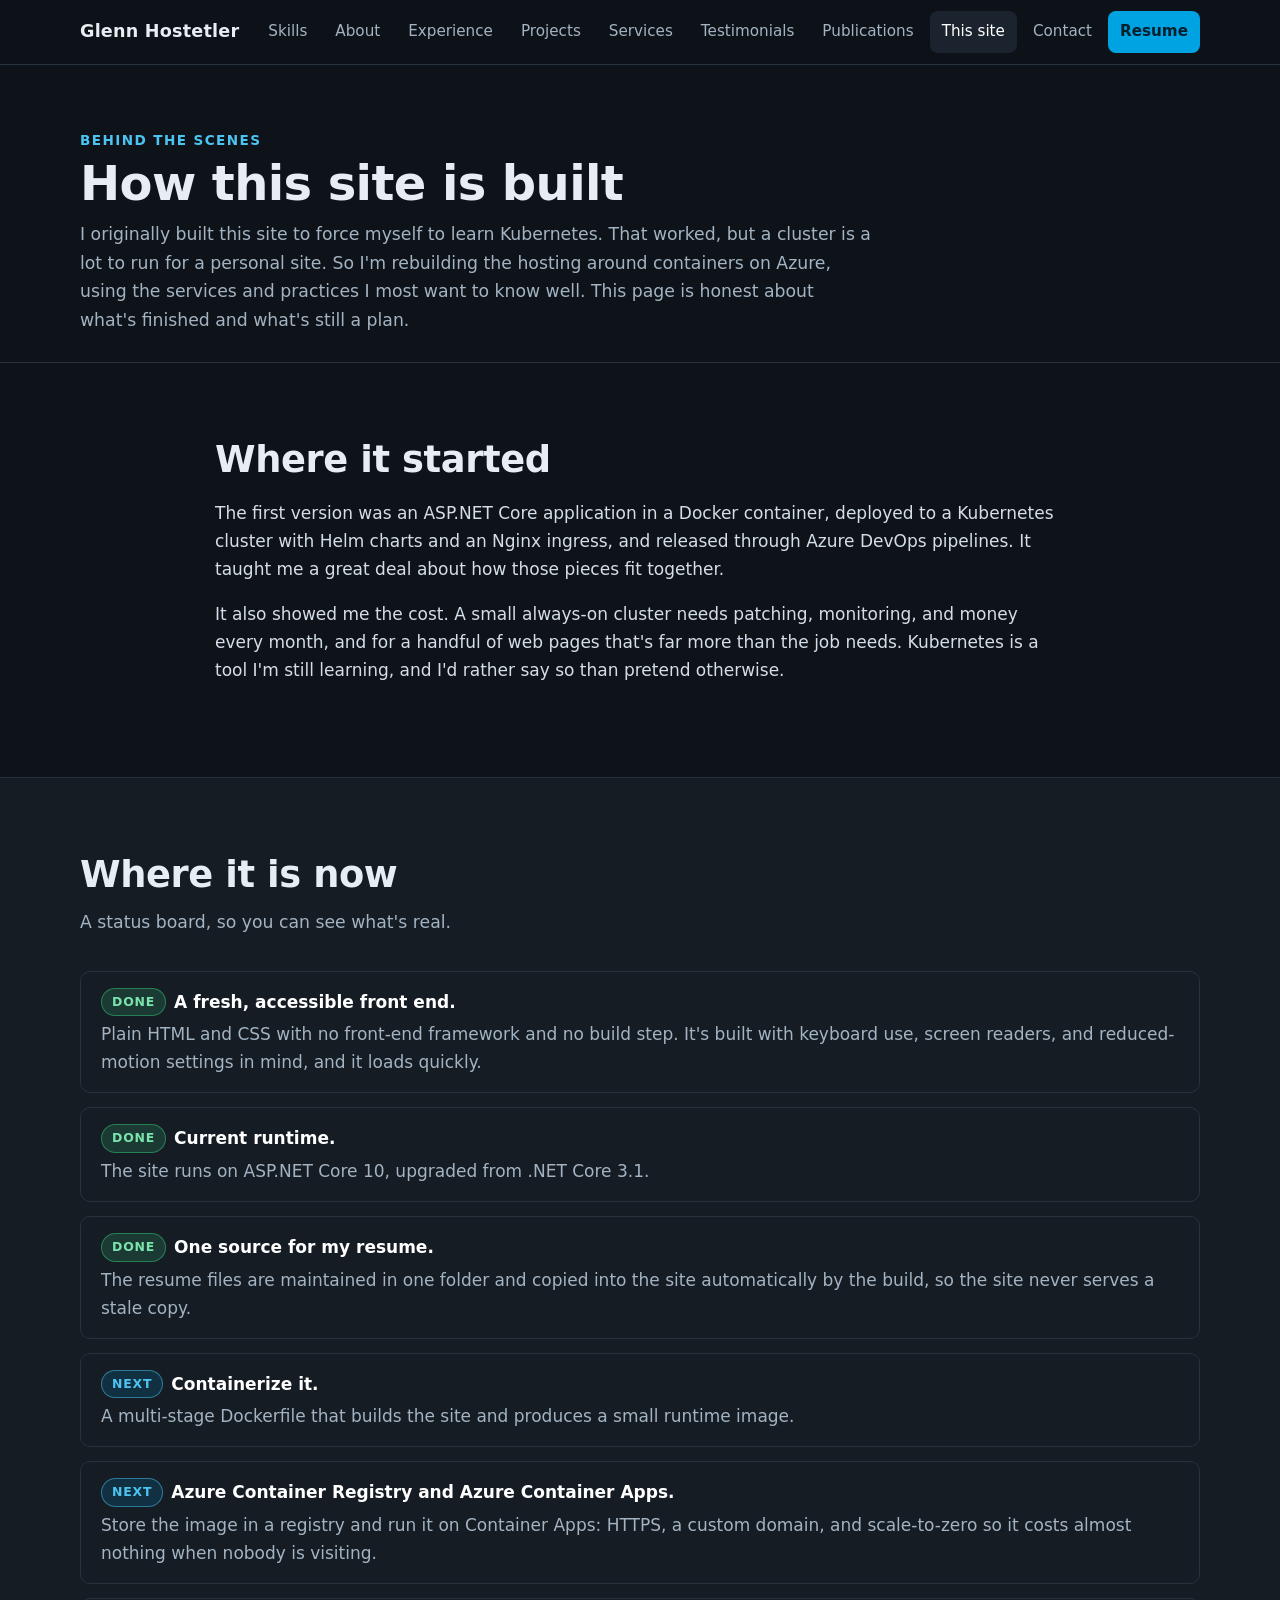
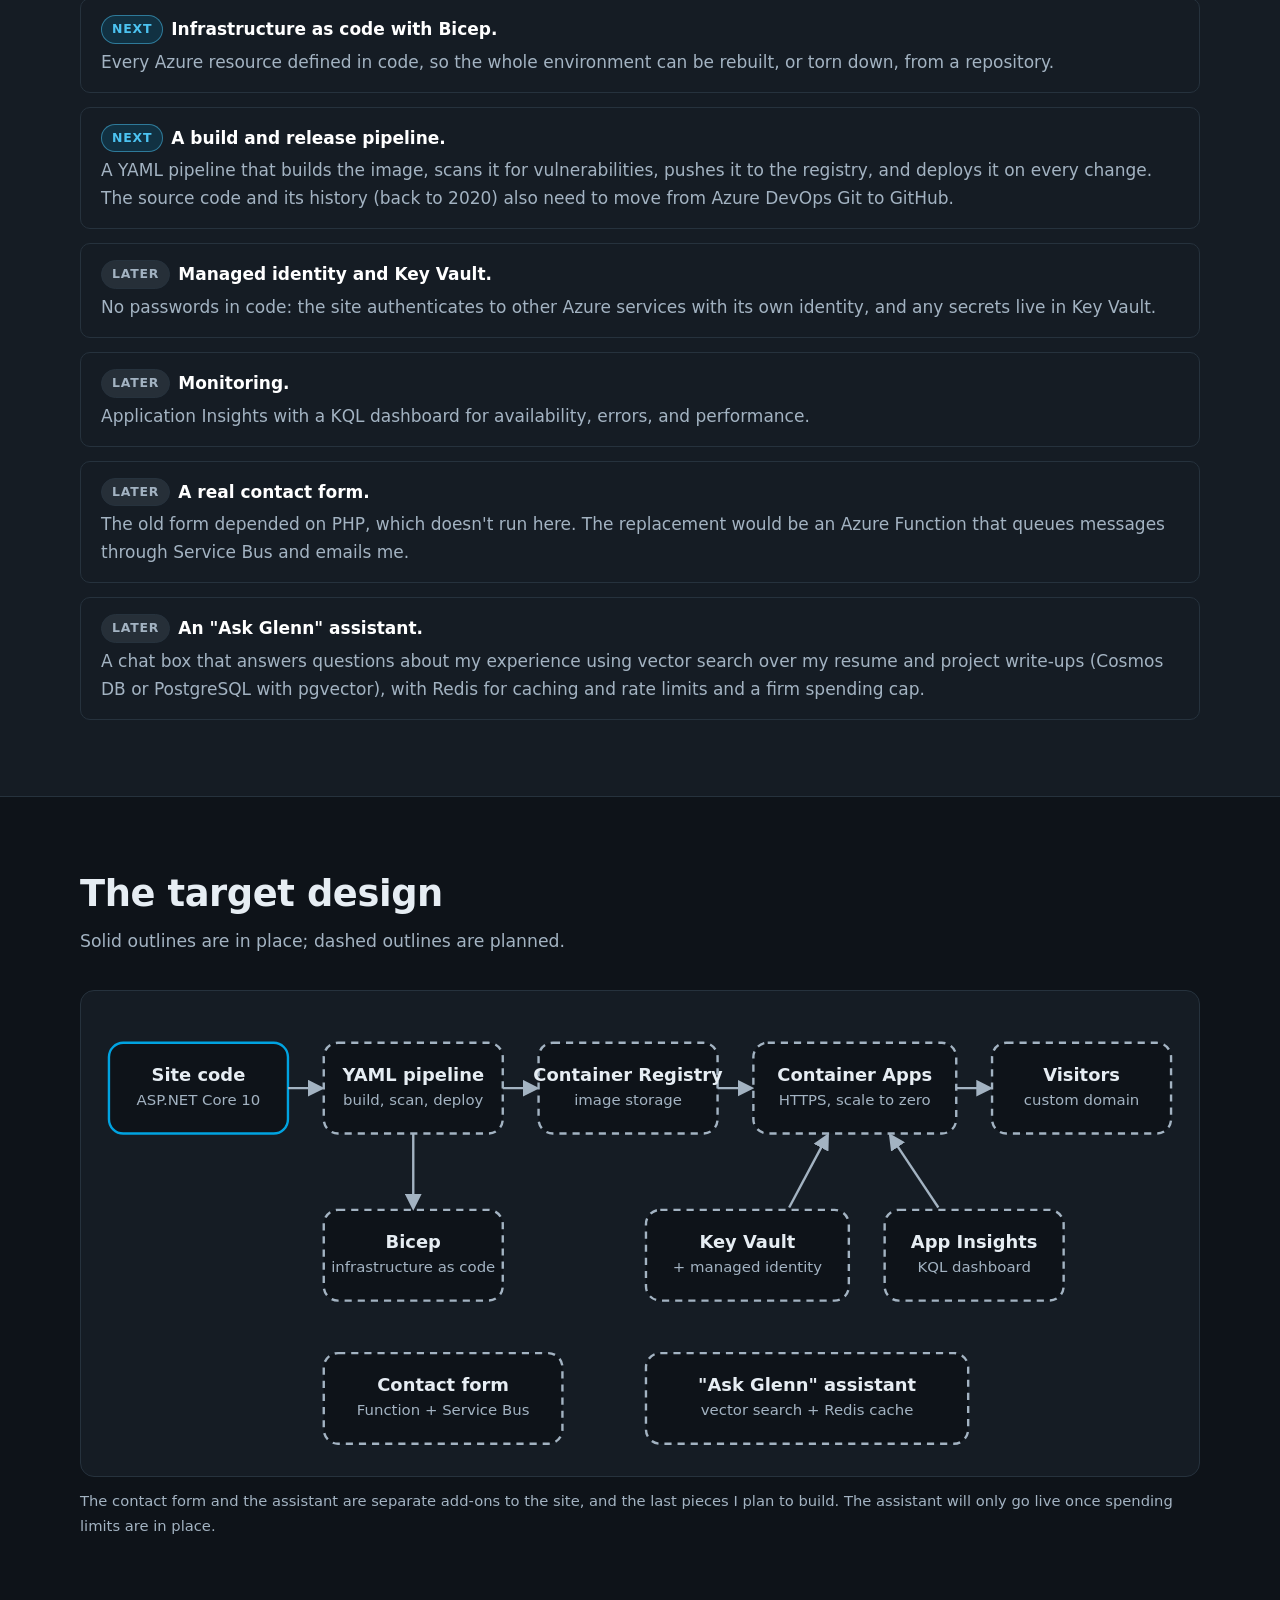
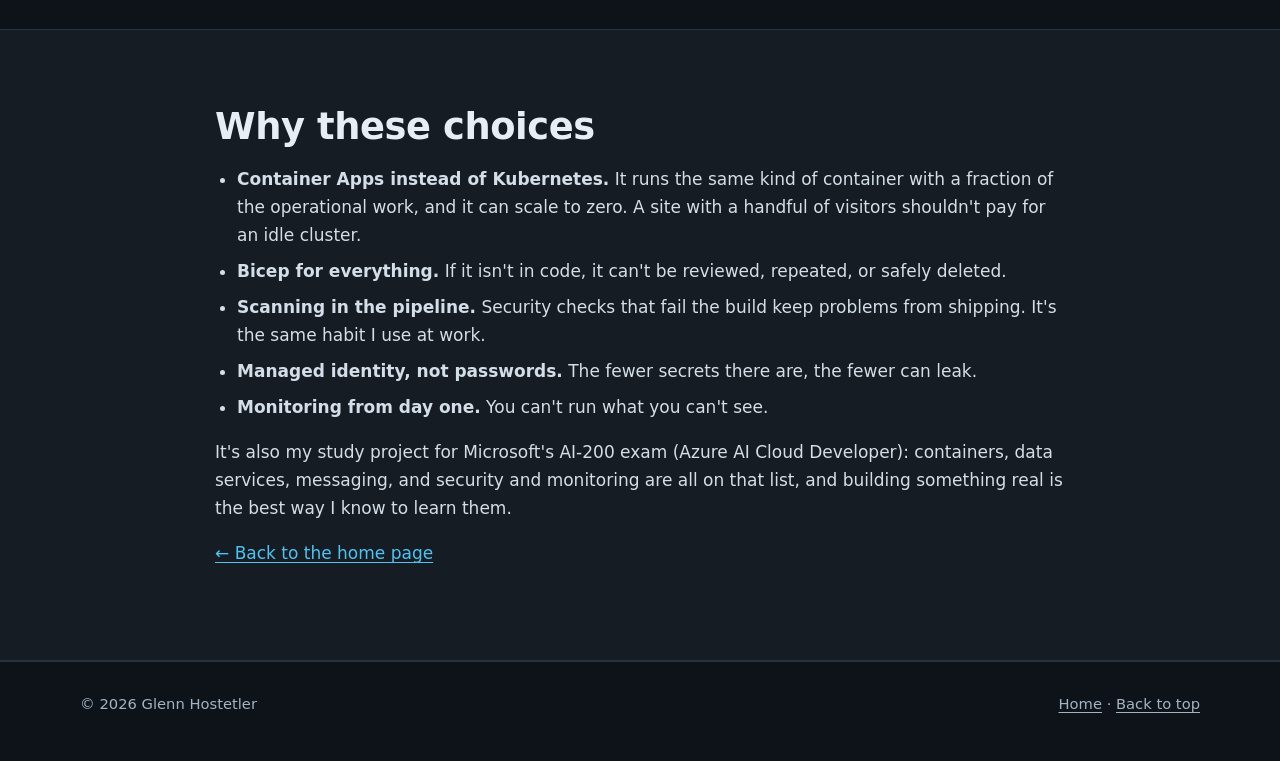
==== GlennSite/wwwroot/how-this-site-works.html @ 4f9aa04a "Initial commit: personal site, Bicep infrastructure, and dev-to-prod pipeline" ====
<!DOCTYPE html>
<html lang="en">
<head>
  <meta charset="utf-8">
  <meta name="viewport" content="width=device-width, initial-scale=1">
  <title>How this site is built | Glenn Hostetler</title>
  <meta name="description" content="How Glenn Hostetler's site is built, and the plan to run it as a container on Azure with infrastructure as code, a build pipeline, and monitoring.">
  <meta name="theme-color" content="#0e1319">
  <link rel="shortcut icon" href="img/favicon.ico" type="image/x-icon">
  <link rel="stylesheet" href="css/glenn.css">
  <script>document.documentElement.className = 'js';</script>
</head>
<body>
  <a class="skip-link" href="#main">Skip to main content</a>

  <header class="site-header">
    <div class="wrap">
      <a class="brand" href="index.html">Glenn Hostetler</a>
      <button class="nav-toggle" type="button" aria-expanded="false" aria-controls="site-nav">Menu</button>
      <nav class="site-nav" id="site-nav" aria-label="Main">
        <ul>
          <li><a href="index.html#skills">Skills</a></li>
          <li><a href="index.html#about">About</a></li>
          <li><a href="index.html#experience">Experience</a></li>
          <li><a href="index.html#projects">Projects</a></li>
          <li><a href="index.html#services">Services</a></li>
          <li><a href="index.html#testimonials">Testimonials</a></li>
          <li><a href="index.html#publications">Publications</a></li>
          <li><a href="how-this-site-works.html" aria-current="page">This site</a></li>
          <li><a href="index.html#contact">Contact</a></li>
          <li><a class="nav-cta" href="files/Glenn_Hostetler_Resume_Designed.pdf">Resume</a></li>
        </ul>
      </nav>
    </div>
  </header>

  <main id="main">
    <div class="page-head">
      <div class="wrap">
        <p class="eyebrow">Behind the scenes</p>
        <h1>How this site is built</h1>
        <p class="lede">I originally built this site to force myself to learn Kubernetes. That worked, but a cluster is a lot to run for a personal site. So I'm rebuilding the hosting around containers on Azure, using the services and practices I most want to know well. This page is honest about what's finished and what's still a plan.</p>
      </div>
    </div>

    <section>
      <div class="wrap prose">
        <h2>Where it started</h2>
        <p>The first version was an ASP.NET Core application in a Docker container, deployed to a Kubernetes cluster with Helm charts and an Nginx ingress, and released through Azure DevOps pipelines. It taught me a great deal about how those pieces fit together.</p>
        <p>It also showed me the cost. A small always-on cluster needs patching, monitoring, and money every month, and for a handful of web pages that's far more than the job needs. Kubernetes is a tool I'm still learning, and I'd rather say so than pretend otherwise.</p>
      </div>
    </section>

    <section class="alt">
      <div class="wrap">
        <h2>Where it is now</h2>
        <p class="lede">A status board, so you can see what's real.</p>
        <ul class="steps">
          <li><span class="status done">Done</span><strong>A fresh, accessible front end.</strong>
            <p>Plain HTML and CSS with no front-end framework and no build step. It's built with keyboard use, screen readers, and reduced-motion settings in mind, and it loads quickly.</p></li>
          <li><span class="status done">Done</span><strong>Current runtime.</strong>
            <p>The site runs on ASP.NET Core 10, upgraded from .NET Core 3.1.</p></li>
          <li><span class="status done">Done</span><strong>One source for my resume.</strong>
            <p>The resume files are maintained in one folder and copied into the site automatically by the build, so the site never serves a stale copy.</p></li>
          <li><span class="status next">Next</span><strong>Containerize it.</strong>
            <p>A multi-stage Dockerfile that builds the site and produces a small runtime image.</p></li>
          <li><span class="status next">Next</span><strong>Azure Container Registry and Azure Container Apps.</strong>
            <p>Store the image in a registry and run it on Container Apps: HTTPS, a custom domain, and scale-to-zero so it costs almost nothing when nobody is visiting.</p></li>
          <li><span class="status next">Next</span><strong>Infrastructure as code with Bicep.</strong>
            <p>Every Azure resource defined in code, so the whole environment can be rebuilt, or torn down, from a repository.</p></li>
          <li><span class="status next">Next</span><strong>A build and release pipeline.</strong>
            <p>A YAML pipeline that builds the image, scans it for vulnerabilities, pushes it to the registry, and deploys it on every change. The source code and its history (back to 2020) also need to move from Azure DevOps Git to GitHub.</p></li>
          <li><span class="status later">Later</span><strong>Managed identity and Key Vault.</strong>
            <p>No passwords in code: the site authenticates to other Azure services with its own identity, and any secrets live in Key Vault.</p></li>
          <li><span class="status later">Later</span><strong>Monitoring.</strong>
            <p>Application Insights with a KQL dashboard for availability, errors, and performance.</p></li>
          <li><span class="status later">Later</span><strong>A real contact form.</strong>
            <p>The old form depended on PHP, which doesn't run here. The replacement would be an Azure Function that queues messages through Service Bus and emails me.</p></li>
          <li><span class="status later">Later</span><strong>An "Ask Glenn" assistant.</strong>
            <p>A chat box that answers questions about my experience using vector search over my resume and project write-ups (Cosmos DB or PostgreSQL with pgvector), with Redis for caching and rate limits and a firm spending cap.</p></li>
        </ul>
      </div>
    </section>

    <section>
      <div class="wrap">
        <h2>The target design</h2>
        <p class="lede">Solid outlines are in place; dashed outlines are planned.</p>
        <div class="diagram">
          <svg viewBox="0 0 910 380" role="img" aria-labelledby="diag-title diag-desc">
            <title id="diag-title">Planned hosting architecture</title>
            <desc id="diag-desc">Site code goes through a YAML pipeline into Azure Container Registry, then runs on Azure Container Apps and serves visitors over HTTPS. Bicep defines the infrastructure. Key Vault with managed identity, Application Insights, a contact-form function with Service Bus, and an assistant backed by vector search and Redis connect to the container app.</desc>
            <defs>
              <marker id="head" viewBox="0 0 10 10" refX="8" refY="5" markerWidth="7" markerHeight="7" orient="auto-start-reverse">
                <path d="M0 0 L10 5 L0 10 z" fill="#a3b3c2"/>
              </marker>
            </defs>

            <rect class="box" x="10" y="30" width="150" height="76" rx="12"/>
            <text x="85" y="62" text-anchor="middle">Site code</text>
            <text class="sub" x="85" y="82" text-anchor="middle">ASP.NET Core 10</text>

            <rect class="box planned" x="190" y="30" width="150" height="76" rx="12"/>
            <text x="265" y="62" text-anchor="middle">YAML pipeline</text>
            <text class="sub" x="265" y="82" text-anchor="middle">build, scan, deploy</text>

            <rect class="box planned" x="370" y="30" width="150" height="76" rx="12"/>
            <text x="445" y="62" text-anchor="middle">Container Registry</text>
            <text class="sub" x="445" y="82" text-anchor="middle">image storage</text>

            <rect class="box planned" x="550" y="30" width="170" height="76" rx="12"/>
            <text x="635" y="62" text-anchor="middle">Container Apps</text>
            <text class="sub" x="635" y="82" text-anchor="middle">HTTPS, scale to zero</text>

            <rect class="box planned" x="750" y="30" width="150" height="76" rx="12"/>
            <text x="825" y="62" text-anchor="middle">Visitors</text>
            <text class="sub" x="825" y="82" text-anchor="middle">custom domain</text>

            <path class="arrow" d="M160 68 H188"/>
            <path class="arrow" d="M340 68 H368"/>
            <path class="arrow" d="M520 68 H548"/>
            <path class="arrow" d="M720 68 H748"/>

            <rect class="box planned" x="190" y="170" width="150" height="76" rx="12"/>
            <text x="265" y="202" text-anchor="middle">Bicep</text>
            <text class="sub" x="265" y="222" text-anchor="middle">infrastructure as code</text>
            <path class="arrow" d="M265 106 V168"/>

            <rect class="box planned" x="460" y="170" width="170" height="76" rx="12"/>
            <text x="545" y="202" text-anchor="middle">Key Vault</text>
            <text class="sub" x="545" y="222" text-anchor="middle">+ managed identity</text>
            <path class="arrow" d="M580 168 L612 108"/>

            <rect class="box planned" x="660" y="170" width="150" height="76" rx="12"/>
            <text x="735" y="202" text-anchor="middle">App Insights</text>
            <text class="sub" x="735" y="222" text-anchor="middle">KQL dashboard</text>
            <path class="arrow" d="M705 168 L665 108"/>

            <rect class="box planned" x="190" y="290" width="200" height="76" rx="12"/>
            <text x="290" y="322" text-anchor="middle">Contact form</text>
            <text class="sub" x="290" y="342" text-anchor="middle">Function + Service Bus</text>

            <rect class="box planned" x="460" y="290" width="270" height="76" rx="12"/>
            <text x="595" y="322" text-anchor="middle">"Ask Glenn" assistant</text>
            <text class="sub" x="595" y="342" text-anchor="middle">vector search + Redis cache</text>
          </svg>
        </div>
        <p class="legend">The contact form and the assistant are separate add-ons to the site, and the last pieces I plan to build. The assistant will only go live once spending limits are in place.</p>
      </div>
    </section>

    <section class="alt">
      <div class="wrap prose">
        <h2>Why these choices</h2>
        <ul>
          <li><strong>Container Apps instead of Kubernetes.</strong> It runs the same kind of container with a fraction of the operational work, and it can scale to zero. A site with a handful of visitors shouldn't pay for an idle cluster.</li>
          <li><strong>Bicep for everything.</strong> If it isn't in code, it can't be reviewed, repeated, or safely deleted.</li>
          <li><strong>Scanning in the pipeline.</strong> Security checks that fail the build keep problems from shipping. It's the same habit I use at work.</li>
          <li><strong>Managed identity, not passwords.</strong> The fewer secrets there are, the fewer can leak.</li>
          <li><strong>Monitoring from day one.</strong> You can't run what you can't see.</li>
        </ul>
        <p>It's also my study project for Microsoft's AI-200 exam (Azure AI Cloud Developer): containers, data services, messaging, and security and monitoring are all on that list, and building something real is the best way I know to learn them.</p>
        <p><a href="index.html">&larr; Back to the home page</a></p>
      </div>
    </section>
  </main>

  <footer class="site-footer">
    <div class="wrap">
      <span>&copy; 2026 Glenn Hostetler</span>
      <span><a href="index.html">Home</a> &middot; <a href="#main">Back to top</a></span>
    </div>
  </footer>

  <script src="js/glenn.js"></script>
</body>
</html>
---- GlennSite/wwwroot/css/glenn.css ----
/* Glenn Hostetler site: plain CSS, no frameworks. */

:root {
  --bg: #0e1319;
  --surface: #151c24;
  --surface-2: #1b242e;
  --border: #26323d;
  --text: #e6edf3;
  --muted: #a3b3c2;
  --accent: #00a3e1;
  --accent-bright: #4cc3f1;
  --on-accent: #04202e;
  --radius: 14px;
  --max: 1120px;
}

* { box-sizing: border-box; }

html { scroll-behavior: smooth; scroll-padding-top: 76px; }

body {
  margin: 0;
  background: var(--bg);
  color: var(--text);
  font: 17px/1.65 system-ui, -apple-system, "Segoe UI", Roboto, "Helvetica Neue", Arial, sans-serif;
  -webkit-font-smoothing: antialiased;
}

img { max-width: 100%; height: auto; }

a { color: var(--accent-bright); text-underline-offset: 3px; }
a:hover { color: #fff; }

:focus-visible { outline: 3px solid var(--accent-bright); outline-offset: 3px; border-radius: 4px; }

.skip-link {
  position: absolute; left: 12px; top: -60px; z-index: 100;
  background: var(--accent); color: var(--on-accent); padding: 10px 16px; border-radius: 8px; font-weight: 700;
}
.skip-link:focus { top: 12px; }

.wrap { width: min(var(--max), 100% - 40px); margin-inline: auto; }

/* ---------- Header ---------- */
.site-header {
  position: sticky; top: 0; z-index: 50;
  background: rgba(14, 19, 25, 0.88);
  -webkit-backdrop-filter: blur(10px); backdrop-filter: blur(10px);
  border-bottom: 1px solid var(--border);
}
.site-header .wrap { display: flex; align-items: center; justify-content: space-between; gap: 16px; min-height: 64px; }
.brand { font-weight: 700; font-size: 1.1rem; color: var(--text); text-decoration: none; letter-spacing: .2px; }
.brand:hover { color: #fff; }

.nav-toggle {
  display: none; background: none; border: 1px solid var(--border); color: var(--text);
  border-radius: 8px; padding: 8px 12px; font: inherit; cursor: pointer;
}

.site-nav ul { list-style: none; display: flex; gap: 4px; margin: 0; padding: 0; align-items: center; }
.site-nav a {
  display: block; padding: 8px 12px; border-radius: 8px; color: var(--muted);
  text-decoration: none; font-size: .95rem;
}
.site-nav a:hover, .site-nav a[aria-current="page"] { color: #fff; background: var(--surface-2); }
.site-nav .nav-cta { color: var(--on-accent); background: var(--accent); font-weight: 700; }
.site-nav .nav-cta:hover { background: var(--accent-bright); color: var(--on-accent); }

@media (max-width: 880px) {
  .nav-toggle { display: inline-block; }
  .site-nav { display: none; position: absolute; left: 0; right: 0; top: 64px; background: var(--bg); border-bottom: 1px solid var(--border); }
  .site-nav.open { display: block; }
  .site-nav ul { flex-direction: column; align-items: stretch; padding: 10px 20px 18px; }
}

/* ---------- Hero ---------- */
.hero {
  position: relative;
  background:
    linear-gradient(180deg, rgba(8, 12, 16, 0.70) 0%, rgba(8, 12, 16, 0.92) 100%),
    url("../img/background/home-bg.jpg") center / cover no-repeat;
  padding: 88px 0 72px;
  border-bottom: 1px solid var(--border);
}
.hero-inner { display: grid; grid-template-columns: 1fr 190px; gap: 48px; align-items: center; }
.hero h1 { margin: 0; font-size: clamp(2.4rem, 6vw, 4rem); line-height: 1.05; letter-spacing: -1px; }
.hero .role { margin: 10px 0 0; font-size: clamp(1.15rem, 2.6vw, 1.5rem); color: var(--accent-bright); font-weight: 600; }
.hero .pitch { margin: 20px 0 0; max-width: 40em; font-size: 1.12rem; color: #d4dee8; }
.hero-photo { width: 190px; height: 190px; border-radius: 50%; object-fit: cover; border: 4px solid var(--accent); box-shadow: 0 10px 40px rgba(0,0,0,.5); }

.chips { list-style: none; display: flex; flex-wrap: wrap; gap: 10px; padding: 0; margin: 26px 0 0; }
.chips li { background: rgba(0, 163, 225, 0.14); border: 1px solid rgba(76, 195, 241, 0.45); color: #dff4fd; padding: 6px 14px; border-radius: 999px; font-size: .95rem; font-weight: 600; }

.actions { display: flex; flex-wrap: wrap; gap: 12px; margin-top: 30px; }
.btn {
  display: inline-block; padding: 12px 22px; border-radius: 10px; font-weight: 700; text-decoration: none;
  border: 2px solid var(--accent); color: var(--accent-bright); background: transparent;
}
.btn:hover { background: rgba(0, 163, 225, .16); color: #fff; }
.btn.primary { background: var(--accent); color: var(--on-accent); }
.btn.primary:hover { background: var(--accent-bright); border-color: var(--accent-bright); color: var(--on-accent); }

.contact-line { margin-top: 22px; color: var(--muted); font-size: .98rem; }
.contact-line a { margin-right: 18px; }

@media (max-width: 760px) {
  .hero { padding: 56px 0 48px; }
  .hero-inner { grid-template-columns: 1fr; gap: 28px; }
  .hero-photo { order: -1; width: 130px; height: 130px; }
}

/* ---------- Sections ---------- */
section { padding: 76px 0; }
section.alt { background: var(--surface); border-block: 1px solid var(--border); }
.eyebrow { margin: 0 0 6px; color: var(--accent-bright); font-size: .85rem; font-weight: 700; letter-spacing: 1.4px; text-transform: uppercase; }
h2 { margin: 0 0 12px; font-size: clamp(1.7rem, 3.6vw, 2.3rem); line-height: 1.15; letter-spacing: -.4px; }
.lede { margin: 0 0 34px; max-width: 46em; color: var(--muted); font-size: 1.08rem; }
h3 { margin: 0 0 6px; font-size: 1.15rem; }

.grid { display: grid; gap: 20px; grid-template-columns: repeat(auto-fit, minmax(300px, 1fr)); }
.card { background: var(--surface); border: 1px solid var(--border); border-radius: var(--radius); padding: 24px; }
section.alt .card { background: var(--bg); }
.card p { margin: 6px 0 0; color: var(--muted); }
.card .tech { margin-top: 12px; color: var(--text); font-size: .95rem; }
.card h3 { color: #fff; }

/* Selected projects */
.grid.projects { grid-template-columns: repeat(auto-fit, minmax(min(100%, 420px), 1fr)); }
.project .tagline { margin: 0 0 4px; color: var(--accent-bright); font-size: .92rem; font-weight: 600; }
.project .label { margin: 16px 0 2px; color: #fff; font-size: .78rem; font-weight: 700; letter-spacing: 1.2px; text-transform: uppercase; }
.project .label + p { margin: 0; color: var(--muted); }

/* About */
.about { display: grid; grid-template-columns: 1.6fr 1fr; gap: 40px; }
.about p { margin: 0 0 16px; color: #d4dee8; }
.facts { background: var(--surface); border: 1px solid var(--border); border-radius: var(--radius); padding: 22px 24px; align-self: start; }
.facts dl { margin: 0; }
.facts dt { color: var(--accent-bright); font-size: .8rem; font-weight: 700; letter-spacing: 1.2px; text-transform: uppercase; margin-top: 14px; }
.facts dt:first-child { margin-top: 0; }
.facts dd { margin: 2px 0 0; color: var(--text); }
@media (max-width: 820px) { .about { grid-template-columns: 1fr; } }

/* Recent work */
.work { list-style: none; margin: 0; padding: 0; display: grid; gap: 16px; }
.work li { background: var(--surface); border: 1px solid var(--border); border-left: 4px solid var(--accent); border-radius: 10px; padding: 18px 22px; }
.work strong { color: #fff; display: block; margin-bottom: 2px; }
.work span { color: var(--muted); }

.roles { margin-top: 38px; }
.roles h3 { margin-bottom: 12px; }
.roles ul { list-style: none; margin: 0; padding: 0; }
.roles li { display: flex; flex-wrap: wrap; justify-content: space-between; gap: 4px 16px; padding: 12px 0; border-top: 1px solid var(--border); }
.roles li:last-child { border-bottom: 1px solid var(--border); }
.roles .when { color: var(--muted); white-space: nowrap; }
.roles .what { color: var(--muted); flex-basis: 100%; font-size: .96rem; }

/* Organizations: a slow, continuous right-to-left strip (two copies of the list, shifted by half) */
.logo-marquee {
  overflow: hidden;
  -webkit-mask-image: linear-gradient(90deg, transparent, #000 5%, #000 95%, transparent);
  mask-image: linear-gradient(90deg, transparent, #000 5%, #000 95%, transparent);
}
.logo-track { display: flex; width: max-content; animation: marquee 70s linear infinite; }
.logo-marquee:hover .logo-track,
.logo-marquee:focus-within .logo-track,
.logo-marquee.paused .logo-track { animation-play-state: paused; }
@keyframes marquee { from { transform: translateX(0); } to { transform: translateX(-50%); } }
.logos { list-style: none; display: flex; margin: 0; padding: 0; }
.logos li { flex: none; width: 104px; height: 104px; margin-right: 16px; background: #fff; border-radius: 12px; padding: 6px; display: flex; align-items: center; justify-content: center; }
.logos img { width: 100%; height: 100%; object-fit: contain; border-radius: 8px; }
.marquee-controls { display: none; margin-top: 16px; }
.js .marquee-controls { display: block; }
.marquee-controls button { background: var(--surface); color: var(--text); border: 1px solid var(--border); border-radius: 8px; padding: 6px 14px; font: inherit; font-size: .92rem; cursor: pointer; }
.marquee-controls button:hover { border-color: var(--accent); }

/* Testimonials: two at a time on wide screens, sliding right to left */
.quotes { --per: 2; }
@media (max-width: 760px) { .quotes { --per: 1; } }
.quotes-viewport { overflow: hidden; margin: 0 -10px; }
.js .quotes-track { display: flex; transition: transform .8s ease; }
.quote { margin: 0; padding: 0 10px; }
.js .quote { flex: 0 0 calc(100% / var(--per)); }
.quote-card { height: 100%; background: var(--surface); border: 1px solid var(--border); border-left: 4px solid var(--accent); border-radius: var(--radius); padding: 24px 26px; display: flex; flex-direction: column; justify-content: space-between; gap: 16px; }
.quote blockquote { margin: 0; font-size: 1.12rem; line-height: 1.5; color: #fff; }
.quote blockquote p { margin: 0; }
.quote figcaption { color: var(--muted); font-size: .95rem; }
.quote figcaption strong { color: var(--text); }
.quote-controls { display: none; align-items: center; gap: 10px; margin-top: 26px; }
.js .quote-controls { display: flex; }
.quote-controls button {
  background: var(--surface); color: var(--text); border: 1px solid var(--border); border-radius: 8px;
  padding: 8px 14px; font: inherit; cursor: pointer;
}
.quote-controls button:hover { border-color: var(--accent); }
.quote-count { color: var(--muted); font-variant-numeric: tabular-nums; margin-left: 6px; }

/* Publications */
.books { display: grid; gap: 28px; grid-template-columns: repeat(auto-fit, minmax(min(100%, 330px), 1fr)); }
.book { display: flex; gap: 18px; align-items: flex-start; }
.book img { width: 108px; border-radius: 6px; box-shadow: 0 8px 24px rgba(0,0,0,.45); flex: none; }
.book h3 { margin-bottom: 4px; }
.book .meta { color: var(--accent-bright); font-size: .88rem; font-weight: 600; margin-bottom: 6px; }
.book p { margin: 0; color: var(--muted); font-size: .98rem; }

/* How-this-site-works teaser + page */
.callout { background: linear-gradient(135deg, rgba(0,163,225,.16), rgba(0,163,225,.04)); border: 1px solid rgba(76,195,241,.4); border-radius: var(--radius); padding: 30px; display: flex; flex-wrap: wrap; align-items: center; justify-content: space-between; gap: 20px; }
.callout p { margin: 0; max-width: 40em; color: #d4dee8; }

.page-head { padding: 64px 0 28px; border-bottom: 1px solid var(--border); }
.page-head h1 { margin: 0 0 10px; font-size: clamp(2rem, 5vw, 3rem); line-height: 1.1; letter-spacing: -.6px; }
.page-head .lede { margin: 0; }
.prose { max-width: 50em; }
.prose p, .prose li { color: #d4dee8; }
.prose h2 { margin-top: 0; }
.prose ul { padding-left: 22px; }
.prose li { margin-bottom: 8px; }

.status { display: inline-block; font-size: .78rem; font-weight: 700; letter-spacing: .8px; text-transform: uppercase; padding: 3px 10px; border-radius: 999px; margin-right: 8px; vertical-align: 2px; }
.status.done { background: rgba(52, 199, 120, .18); color: #7be3ac; border: 1px solid rgba(52,199,120,.5); }
.status.next { background: rgba(0,163,225,.16); color: var(--accent-bright); border: 1px solid rgba(76,195,241,.5); }
.status.later { background: rgba(163,179,194,.12); color: var(--muted); border: 1px solid var(--border); }

.steps { list-style: none; padding: 0; margin: 0; display: grid; gap: 14px; }
.steps li { background: var(--surface); border: 1px solid var(--border); border-radius: 10px; padding: 16px 20px; }
.steps strong { color: #fff; }
.steps p { margin: 4px 0 0; color: var(--muted); }

.diagram { background: var(--surface); border: 1px solid var(--border); border-radius: var(--radius); padding: 16px; }
.diagram svg { width: 100%; height: auto; display: block; }
.diagram .box { fill: var(--bg); stroke: var(--accent); stroke-width: 2; }
.diagram .box.planned { stroke-dasharray: 6 5; stroke: var(--muted); }
.diagram text { fill: var(--text); font: 600 15px system-ui, "Segoe UI", sans-serif; }
.diagram text.sub { fill: var(--muted); font-weight: 400; font-size: 12.5px; }
.diagram .arrow { stroke: var(--muted); stroke-width: 2; fill: none; marker-end: url(#head); }
.legend { margin-top: 12px; color: var(--muted); font-size: .92rem; }

/* Contact */
.contact-cards { display: grid; gap: 20px; grid-template-columns: repeat(auto-fit, minmax(240px, 1fr)); }
.contact-cards .card h3 { margin-bottom: 4px; }
.contact-cards .card p { margin: 0; }
.contact-cards a { font-weight: 600; word-break: break-word; }

/* Footer */
.site-footer { border-top: 1px solid var(--border); padding: 30px 0 44px; color: var(--muted); font-size: .92rem; }
.site-footer .wrap { display: flex; flex-wrap: wrap; justify-content: space-between; gap: 10px 24px; }
.site-footer a { color: var(--muted); }
.site-footer a:hover { color: #fff; }

/* Expandable career history */
.roles details { border-top: 1px solid var(--border); }
.roles details:last-child { border-bottom: 1px solid var(--border); }
.roles summary { list-style: none; cursor: pointer; display: flex; flex-wrap: wrap; justify-content: space-between; align-items: baseline; gap: 4px 16px; padding: 14px 0 14px 28px; position: relative; }
.roles summary::-webkit-details-marker { display: none; }
.roles summary::before { content: "\25B8"; position: absolute; left: 4px; top: 14px; color: var(--accent-bright); transition: transform .2s ease; }
.roles details[open] summary::before { transform: rotate(90deg); }
.roles summary:hover { background: var(--surface); }
.role-body { padding: 4px 0 18px 28px; color: var(--muted); }
.role-body p { margin: 0 0 10px; }
.role-body ul { margin: 0 0 6px; padding-left: 20px; }
.role-body li, .role-body li:last-child { margin-bottom: 6px; display: list-item; border: 0; padding: 0; }
.role-note { font-size: .92rem; color: var(--muted); margin-top: 12px; }
.plain-role { display: flex; flex-wrap: wrap; justify-content: space-between; gap: 4px 16px; padding: 14px 0 14px 28px; border-top: 1px solid var(--border); }
.roles .when { color: var(--muted); white-space: nowrap; }

@media (prefers-reduced-motion: reduce) {
  html { scroll-behavior: auto; }
  .js .quotes-track { transition: none; }
  .logo-track { animation: none; width: auto; flex-wrap: wrap; }
  .logo-track .logos { flex-wrap: wrap; }
  .logo-track .logos[aria-hidden="true"] { display: none; }
  .logo-marquee { -webkit-mask-image: none; mask-image: none; }
  .marquee-controls { display: none !important; }
}
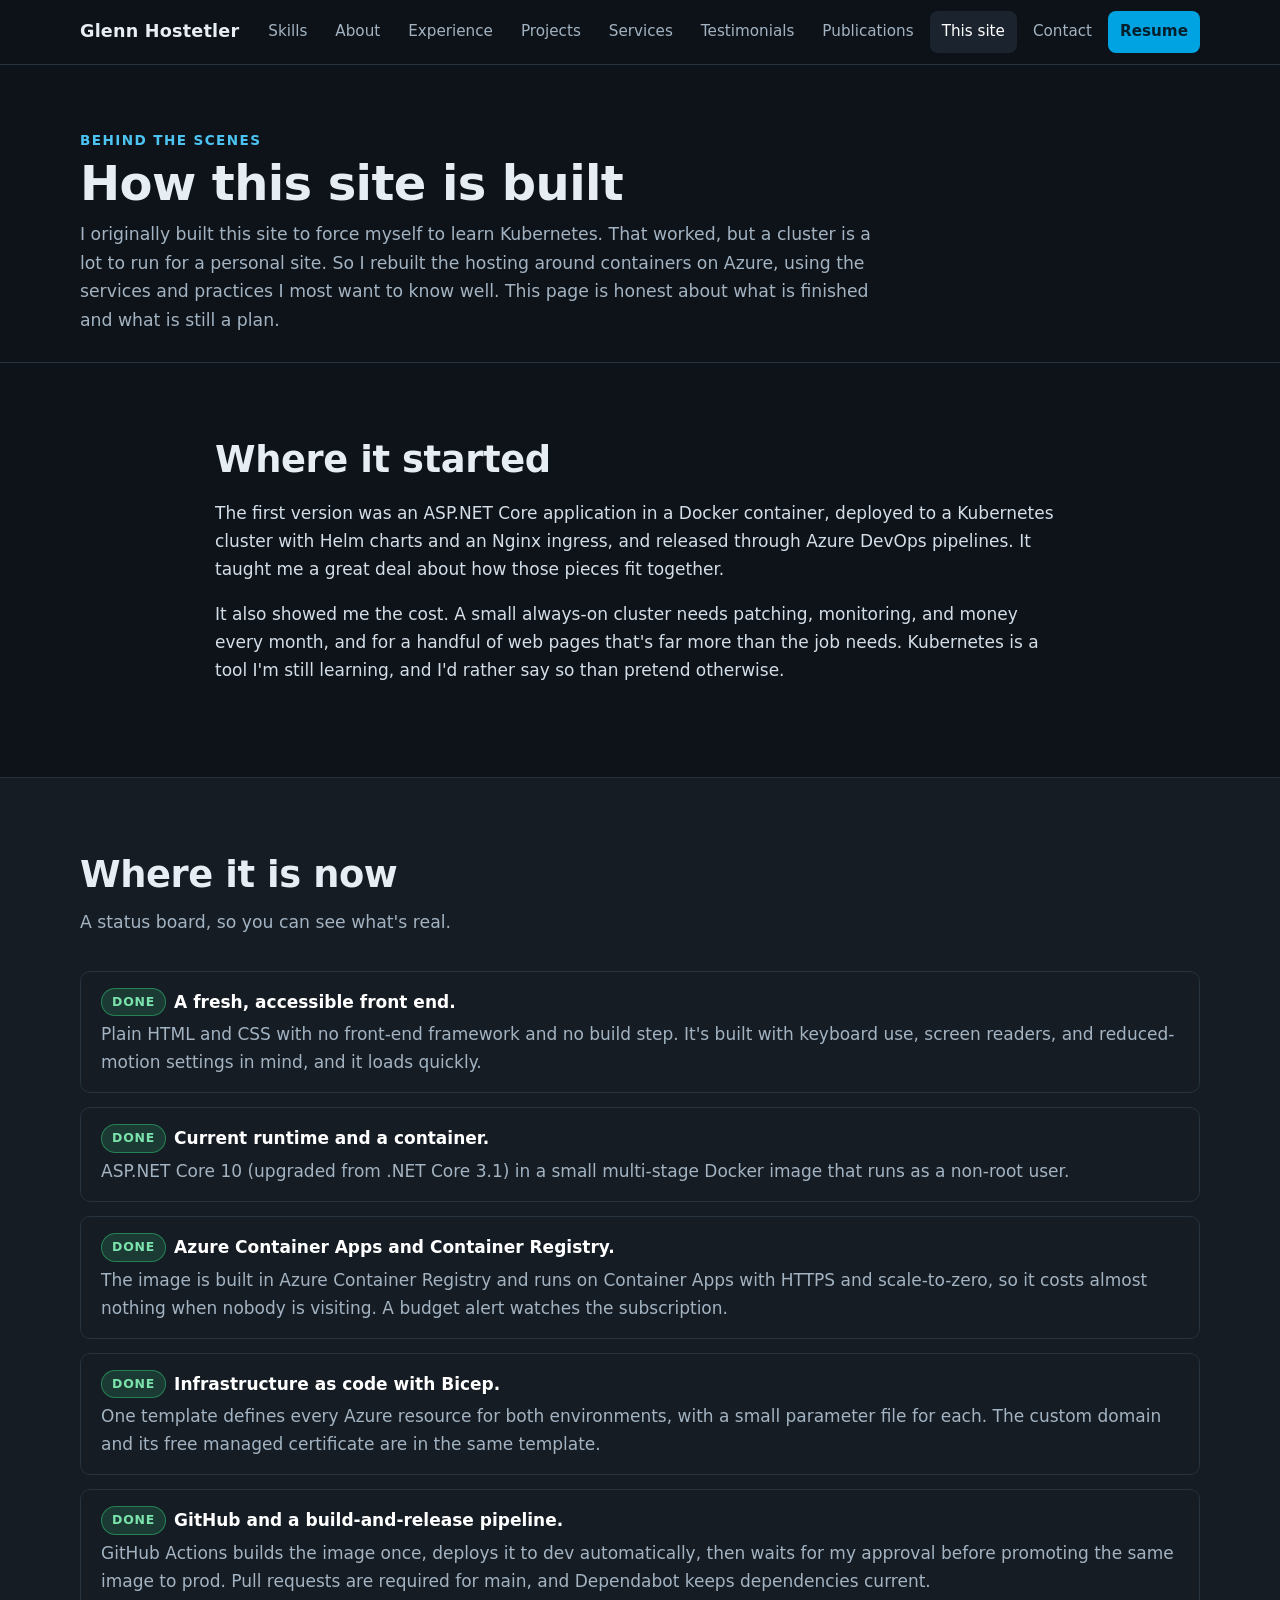
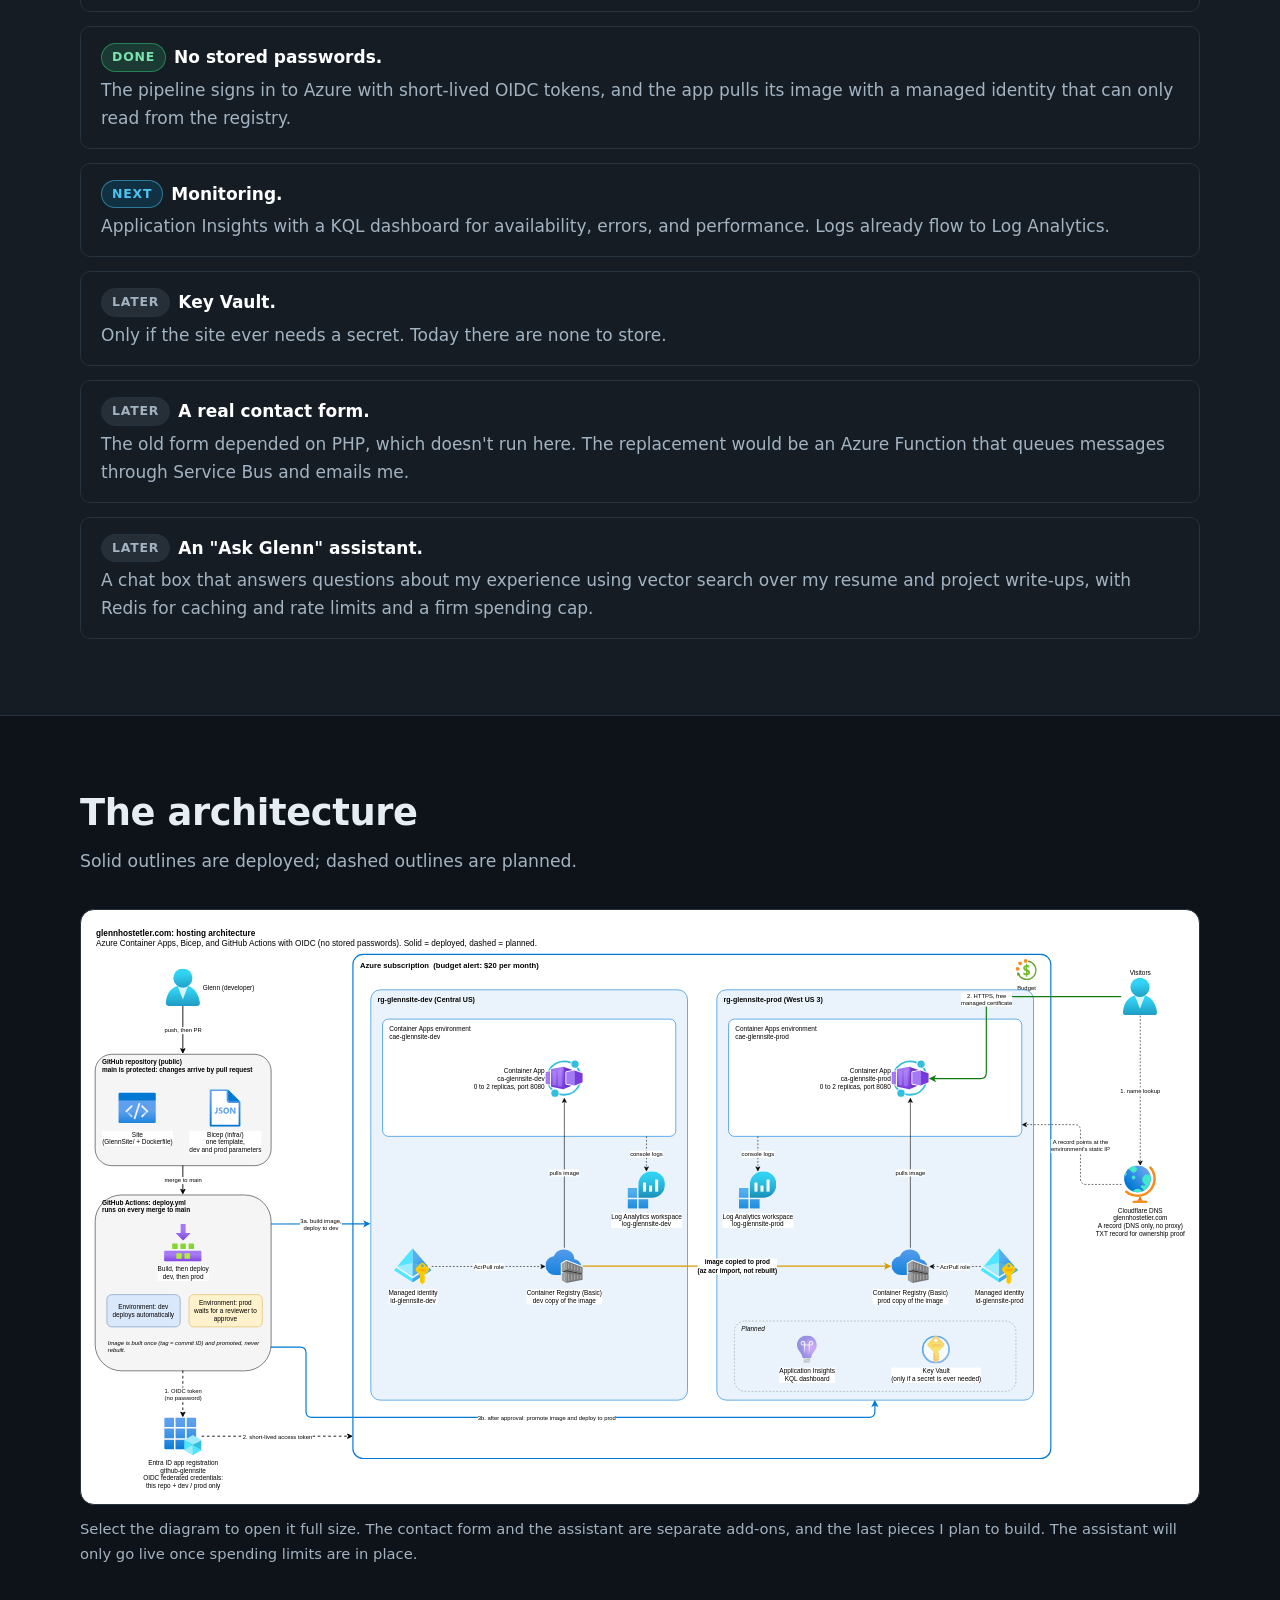
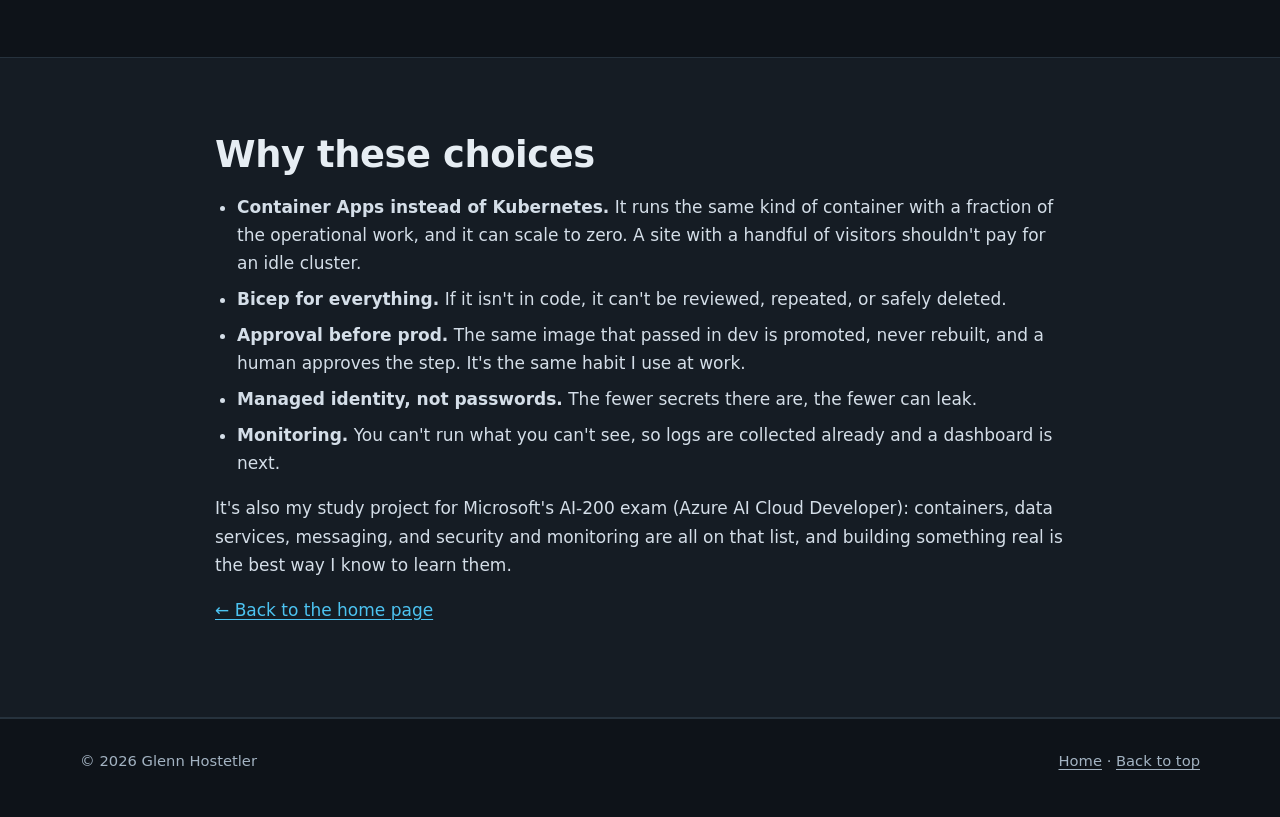
==== commit 7d15a0a2: "﻿Add architecture diagram and update the how-this-site-works page - docs/: draw.io source and SVG ex" ====
--- a/GlennSite/wwwroot/how-this-site-works.html
+++ b/GlennSite/wwwroot/how-this-site-works.html
@@ -4,7 +4,7 @@
   <meta charset="utf-8">
   <meta name="viewport" content="width=device-width, initial-scale=1">
   <title>How this site is built | Glenn Hostetler</title>
-  <meta name="description" content="How Glenn Hostetler's site is built, and the plan to run it as a container on Azure with infrastructure as code, a build pipeline, and monitoring.">
+  <meta name="description" content="How Glenn Hostetler's site is built, and how it runs as a container on Azure with infrastructure as code, a GitHub Actions pipeline, and monitoring.">
   <meta name="theme-color" content="#0e1319">
   <link rel="shortcut icon" href="img/favicon.ico" type="image/x-icon">
   <link rel="stylesheet" href="css/glenn.css">
@@ -39,7 +39,7 @@
       <div class="wrap">
         <p class="eyebrow">Behind the scenes</p>
         <h1>How this site is built</h1>
-        <p class="lede">I originally built this site to force myself to learn Kubernetes. That worked, but a cluster is a lot to run for a personal site. So I'm rebuilding the hosting around containers on Azure, using the services and practices I most want to know well. This page is honest about what's finished and what's still a plan.</p>
+        <p class="lede">I originally built this site to force myself to learn Kubernetes. That worked, but a cluster is a lot to run for a personal site. So I rebuilt the hosting around containers on Azure, using the services and practices I most want to know well. This page is honest about what is finished and what is still a plan.</p>
       </div>
     </div>
 
@@ -58,94 +58,36 @@
         <ul class="steps">
           <li><span class="status done">Done</span><strong>A fresh, accessible front end.</strong>
             <p>Plain HTML and CSS with no front-end framework and no build step. It's built with keyboard use, screen readers, and reduced-motion settings in mind, and it loads quickly.</p></li>
-          <li><span class="status done">Done</span><strong>Current runtime.</strong>
-            <p>The site runs on ASP.NET Core 10, upgraded from .NET Core 3.1.</p></li>
-          <li><span class="status done">Done</span><strong>One source for my resume.</strong>
-            <p>The resume files are maintained in one folder and copied into the site automatically by the build, so the site never serves a stale copy.</p></li>
-          <li><span class="status next">Next</span><strong>Containerize it.</strong>
-            <p>A multi-stage Dockerfile that builds the site and produces a small runtime image.</p></li>
-          <li><span class="status next">Next</span><strong>Azure Container Registry and Azure Container Apps.</strong>
-            <p>Store the image in a registry and run it on Container Apps: HTTPS, a custom domain, and scale-to-zero so it costs almost nothing when nobody is visiting.</p></li>
-          <li><span class="status next">Next</span><strong>Infrastructure as code with Bicep.</strong>
-            <p>Every Azure resource defined in code, so the whole environment can be rebuilt, or torn down, from a repository.</p></li>
-          <li><span class="status next">Next</span><strong>A build and release pipeline.</strong>
-            <p>A YAML pipeline that builds the image, scans it for vulnerabilities, pushes it to the registry, and deploys it on every change. The source code and its history (back to 2020) also need to move from Azure DevOps Git to GitHub.</p></li>
-          <li><span class="status later">Later</span><strong>Managed identity and Key Vault.</strong>
-            <p>No passwords in code: the site authenticates to other Azure services with its own identity, and any secrets live in Key Vault.</p></li>
-          <li><span class="status later">Later</span><strong>Monitoring.</strong>
-            <p>Application Insights with a KQL dashboard for availability, errors, and performance.</p></li>
+          <li><span class="status done">Done</span><strong>Current runtime and a container.</strong>
+            <p>ASP.NET Core 10 (upgraded from .NET Core 3.1) in a small multi-stage Docker image that runs as a non-root user.</p></li>
+          <li><span class="status done">Done</span><strong>Azure Container Apps and Container Registry.</strong>
+            <p>The image is built in Azure Container Registry and runs on Container Apps with HTTPS and scale-to-zero, so it costs almost nothing when nobody is visiting. A budget alert watches the subscription.</p></li>
+          <li><span class="status done">Done</span><strong>Infrastructure as code with Bicep.</strong>
+            <p>One template defines every Azure resource for both environments, with a small parameter file for each. The custom domain and its free managed certificate are in the same template.</p></li>
+          <li><span class="status done">Done</span><strong>GitHub and a build-and-release pipeline.</strong>
+            <p>GitHub Actions builds the image once, deploys it to dev automatically, then waits for my approval before promoting the same image to prod. Pull requests are required for main, and Dependabot keeps dependencies current.</p></li>
+          <li><span class="status done">Done</span><strong>No stored passwords.</strong>
+            <p>The pipeline signs in to Azure with short-lived OIDC tokens, and the app pulls its image with a managed identity that can only read from the registry.</p></li>
+          <li><span class="status next">Next</span><strong>Monitoring.</strong>
+            <p>Application Insights with a KQL dashboard for availability, errors, and performance. Logs already flow to Log Analytics.</p></li>
+          <li><span class="status later">Later</span><strong>Key Vault.</strong>
+            <p>Only if the site ever needs a secret. Today there are none to store.</p></li>
           <li><span class="status later">Later</span><strong>A real contact form.</strong>
             <p>The old form depended on PHP, which doesn't run here. The replacement would be an Azure Function that queues messages through Service Bus and emails me.</p></li>
           <li><span class="status later">Later</span><strong>An "Ask Glenn" assistant.</strong>
-            <p>A chat box that answers questions about my experience using vector search over my resume and project write-ups (Cosmos DB or PostgreSQL with pgvector), with Redis for caching and rate limits and a firm spending cap.</p></li>
+            <p>A chat box that answers questions about my experience using vector search over my resume and project write-ups, with Redis for caching and rate limits and a firm spending cap.</p></li>
         </ul>
       </div>
     </section>
 
     <section>
       <div class="wrap">
-        <h2>The target design</h2>
-        <p class="lede">Solid outlines are in place; dashed outlines are planned.</p>
-        <div class="diagram">
-          <svg viewBox="0 0 910 380" role="img" aria-labelledby="diag-title diag-desc">
-            <title id="diag-title">Planned hosting architecture</title>
-            <desc id="diag-desc">Site code goes through a YAML pipeline into Azure Container Registry, then runs on Azure Container Apps and serves visitors over HTTPS. Bicep defines the infrastructure. Key Vault with managed identity, Application Insights, a contact-form function with Service Bus, and an assistant backed by vector search and Redis connect to the container app.</desc>
-            <defs>
-              <marker id="head" viewBox="0 0 10 10" refX="8" refY="5" markerWidth="7" markerHeight="7" orient="auto-start-reverse">
-                <path d="M0 0 L10 5 L0 10 z" fill="#a3b3c2"/>
-              </marker>
-            </defs>
-
-            <rect class="box" x="10" y="30" width="150" height="76" rx="12"/>
-            <text x="85" y="62" text-anchor="middle">Site code</text>
-            <text class="sub" x="85" y="82" text-anchor="middle">ASP.NET Core 10</text>
-
-            <rect class="box planned" x="190" y="30" width="150" height="76" rx="12"/>
-            <text x="265" y="62" text-anchor="middle">YAML pipeline</text>
-            <text class="sub" x="265" y="82" text-anchor="middle">build, scan, deploy</text>
-
-            <rect class="box planned" x="370" y="30" width="150" height="76" rx="12"/>
-            <text x="445" y="62" text-anchor="middle">Container Registry</text>
-            <text class="sub" x="445" y="82" text-anchor="middle">image storage</text>
-
-            <rect class="box planned" x="550" y="30" width="170" height="76" rx="12"/>
-            <text x="635" y="62" text-anchor="middle">Container Apps</text>
-            <text class="sub" x="635" y="82" text-anchor="middle">HTTPS, scale to zero</text>
-
-            <rect class="box planned" x="750" y="30" width="150" height="76" rx="12"/>
-            <text x="825" y="62" text-anchor="middle">Visitors</text>
-            <text class="sub" x="825" y="82" text-anchor="middle">custom domain</text>
-
-            <path class="arrow" d="M160 68 H188"/>
-            <path class="arrow" d="M340 68 H368"/>
-            <path class="arrow" d="M520 68 H548"/>
-            <path class="arrow" d="M720 68 H748"/>
-
-            <rect class="box planned" x="190" y="170" width="150" height="76" rx="12"/>
-            <text x="265" y="202" text-anchor="middle">Bicep</text>
-            <text class="sub" x="265" y="222" text-anchor="middle">infrastructure as code</text>
-            <path class="arrow" d="M265 106 V168"/>
-
-            <rect class="box planned" x="460" y="170" width="170" height="76" rx="12"/>
-            <text x="545" y="202" text-anchor="middle">Key Vault</text>
-            <text class="sub" x="545" y="222" text-anchor="middle">+ managed identity</text>
-            <path class="arrow" d="M580 168 L612 108"/>
-
-            <rect class="box planned" x="660" y="170" width="150" height="76" rx="12"/>
-            <text x="735" y="202" text-anchor="middle">App Insights</text>
-            <text class="sub" x="735" y="222" text-anchor="middle">KQL dashboard</text>
-            <path class="arrow" d="M705 168 L665 108"/>
-
-            <rect class="box planned" x="190" y="290" width="200" height="76" rx="12"/>
-            <text x="290" y="322" text-anchor="middle">Contact form</text>
-            <text class="sub" x="290" y="342" text-anchor="middle">Function + Service Bus</text>
-
-            <rect class="box planned" x="460" y="290" width="270" height="76" rx="12"/>
-            <text x="595" y="322" text-anchor="middle">"Ask Glenn" assistant</text>
-            <text class="sub" x="595" y="342" text-anchor="middle">vector search + Redis cache</text>
-          </svg>
+        <h2>The architecture</h2>
+        <p class="lede">Solid outlines are deployed; dashed outlines are planned.</p>
+        <div class="diagram light">
+          <a href="img/architecture.svg"><img src="img/architecture.svg" width="1879" height="986" alt="Architecture diagram. A developer's pull request is merged to main in a public GitHub repository, which starts a GitHub Actions pipeline. The pipeline signs in to Azure through Microsoft Entra ID with an OIDC token, builds the image in the dev Azure Container Registry, and deploys with Bicep to the dev resource group in Central US. After a reviewer approves, the same image is copied to the prod registry and deployed to the prod resource group in West US 3. Each resource group has a registry, a managed identity with pull access, a Container Apps environment running the app, and a Log Analytics workspace. Visitors reach the prod app over HTTPS through Cloudflare DNS with a free managed certificate. Application Insights and Key Vault are planned."></a>
         </div>
-        <p class="legend">The contact form and the assistant are separate add-ons to the site, and the last pieces I plan to build. The assistant will only go live once spending limits are in place.</p>
+        <p class="legend">Select the diagram to open it full size. The contact form and the assistant are separate add-ons, and the last pieces I plan to build. The assistant will only go live once spending limits are in place.</p>
       </div>
     </section>
 
@@ -155,9 +97,9 @@
         <ul>
           <li><strong>Container Apps instead of Kubernetes.</strong> It runs the same kind of container with a fraction of the operational work, and it can scale to zero. A site with a handful of visitors shouldn't pay for an idle cluster.</li>
           <li><strong>Bicep for everything.</strong> If it isn't in code, it can't be reviewed, repeated, or safely deleted.</li>
-          <li><strong>Scanning in the pipeline.</strong> Security checks that fail the build keep problems from shipping. It's the same habit I use at work.</li>
+          <li><strong>Approval before prod.</strong> The same image that passed in dev is promoted, never rebuilt, and a human approves the step. It's the same habit I use at work.</li>
           <li><strong>Managed identity, not passwords.</strong> The fewer secrets there are, the fewer can leak.</li>
-          <li><strong>Monitoring from day one.</strong> You can't run what you can't see.</li>
+          <li><strong>Monitoring.</strong> You can't run what you can't see, so logs are collected already and a dashboard is next.</li>
         </ul>
         <p>It's also my study project for Microsoft's AI-200 exam (Azure AI Cloud Developer): containers, data services, messaging, and security and monitoring are all on that list, and building something real is the best way I know to learn them.</p>
         <p><a href="index.html">&larr; Back to the home page</a></p>
--- a/GlennSite/wwwroot/css/glenn.css
+++ b/GlennSite/wwwroot/css/glenn.css
@@ -271,3 +271,5 @@
   .logo-marquee { -webkit-mask-image: none; mask-image: none; }
   .marquee-controls { display: none !important; }
 }
+.diagram.light { background: #ffffff; padding: 8px; }
+.diagram.light img { width: 100%; height: auto; display: block; }
